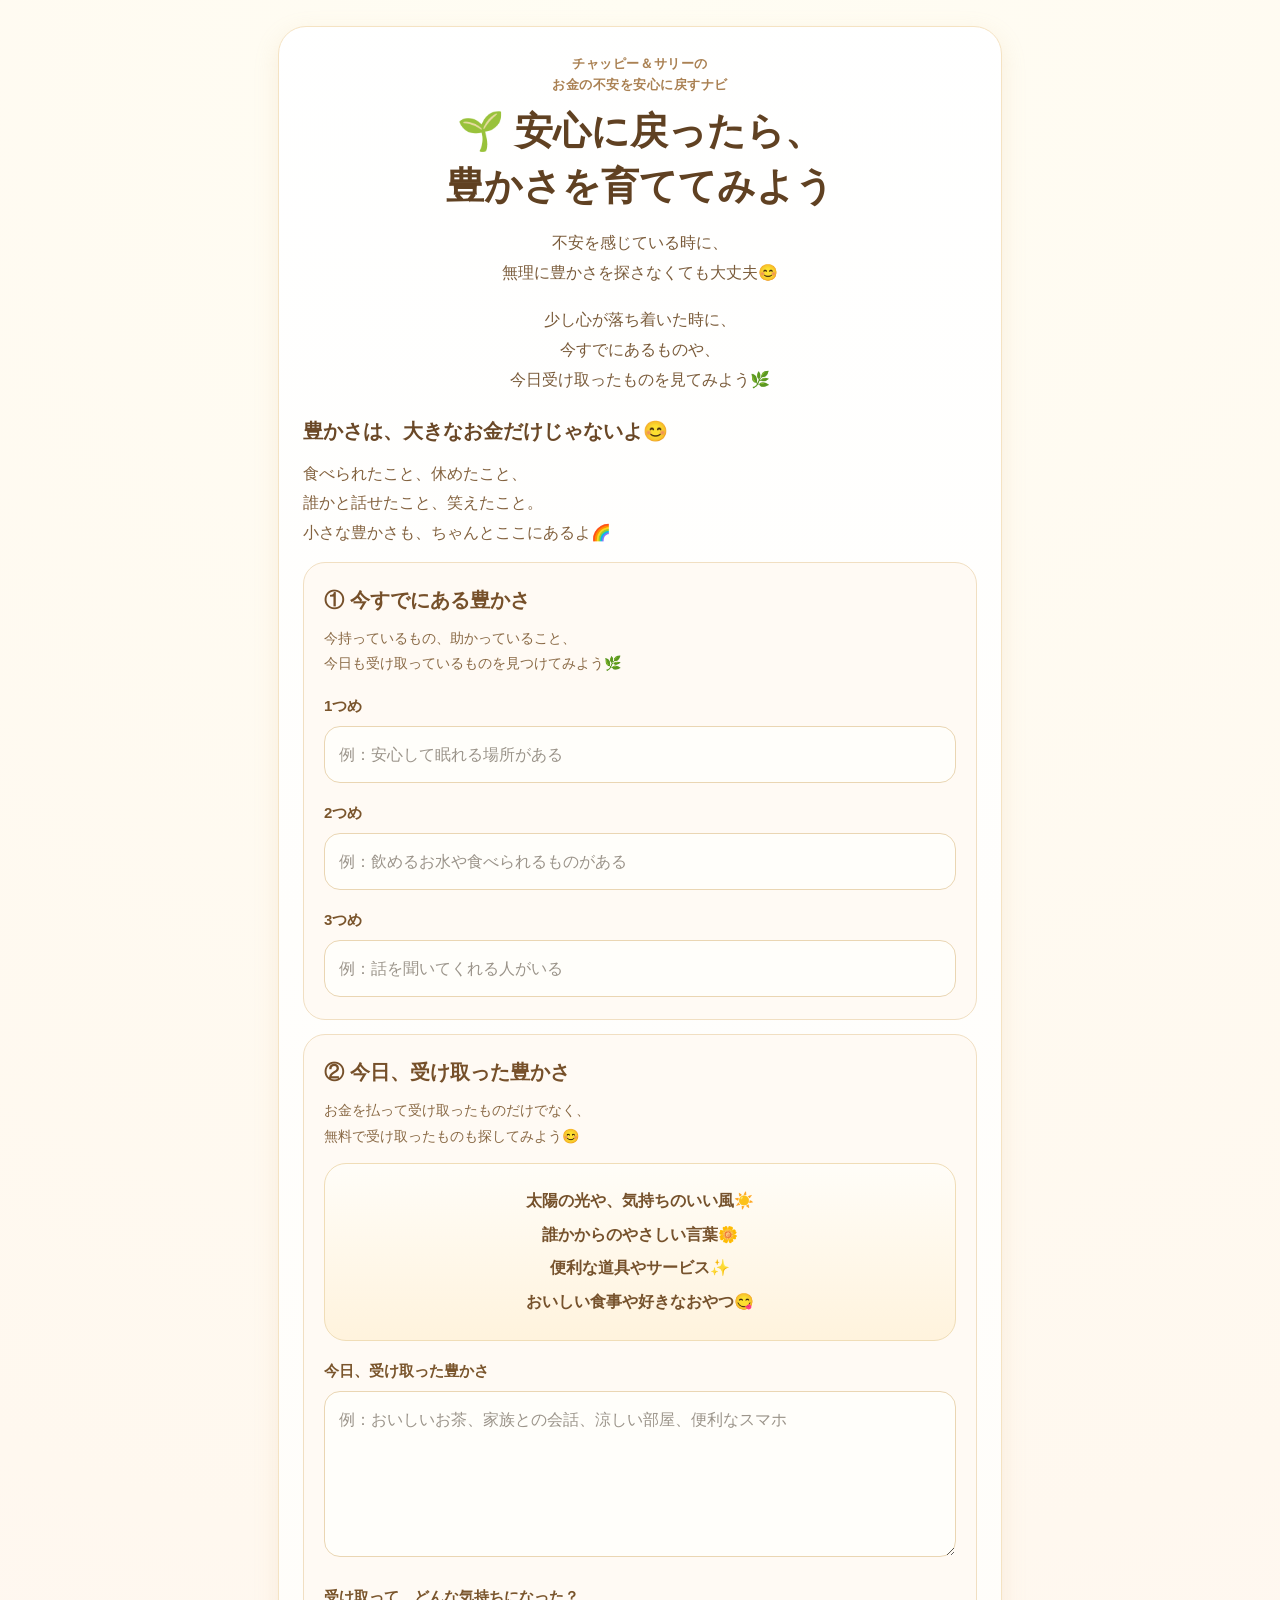
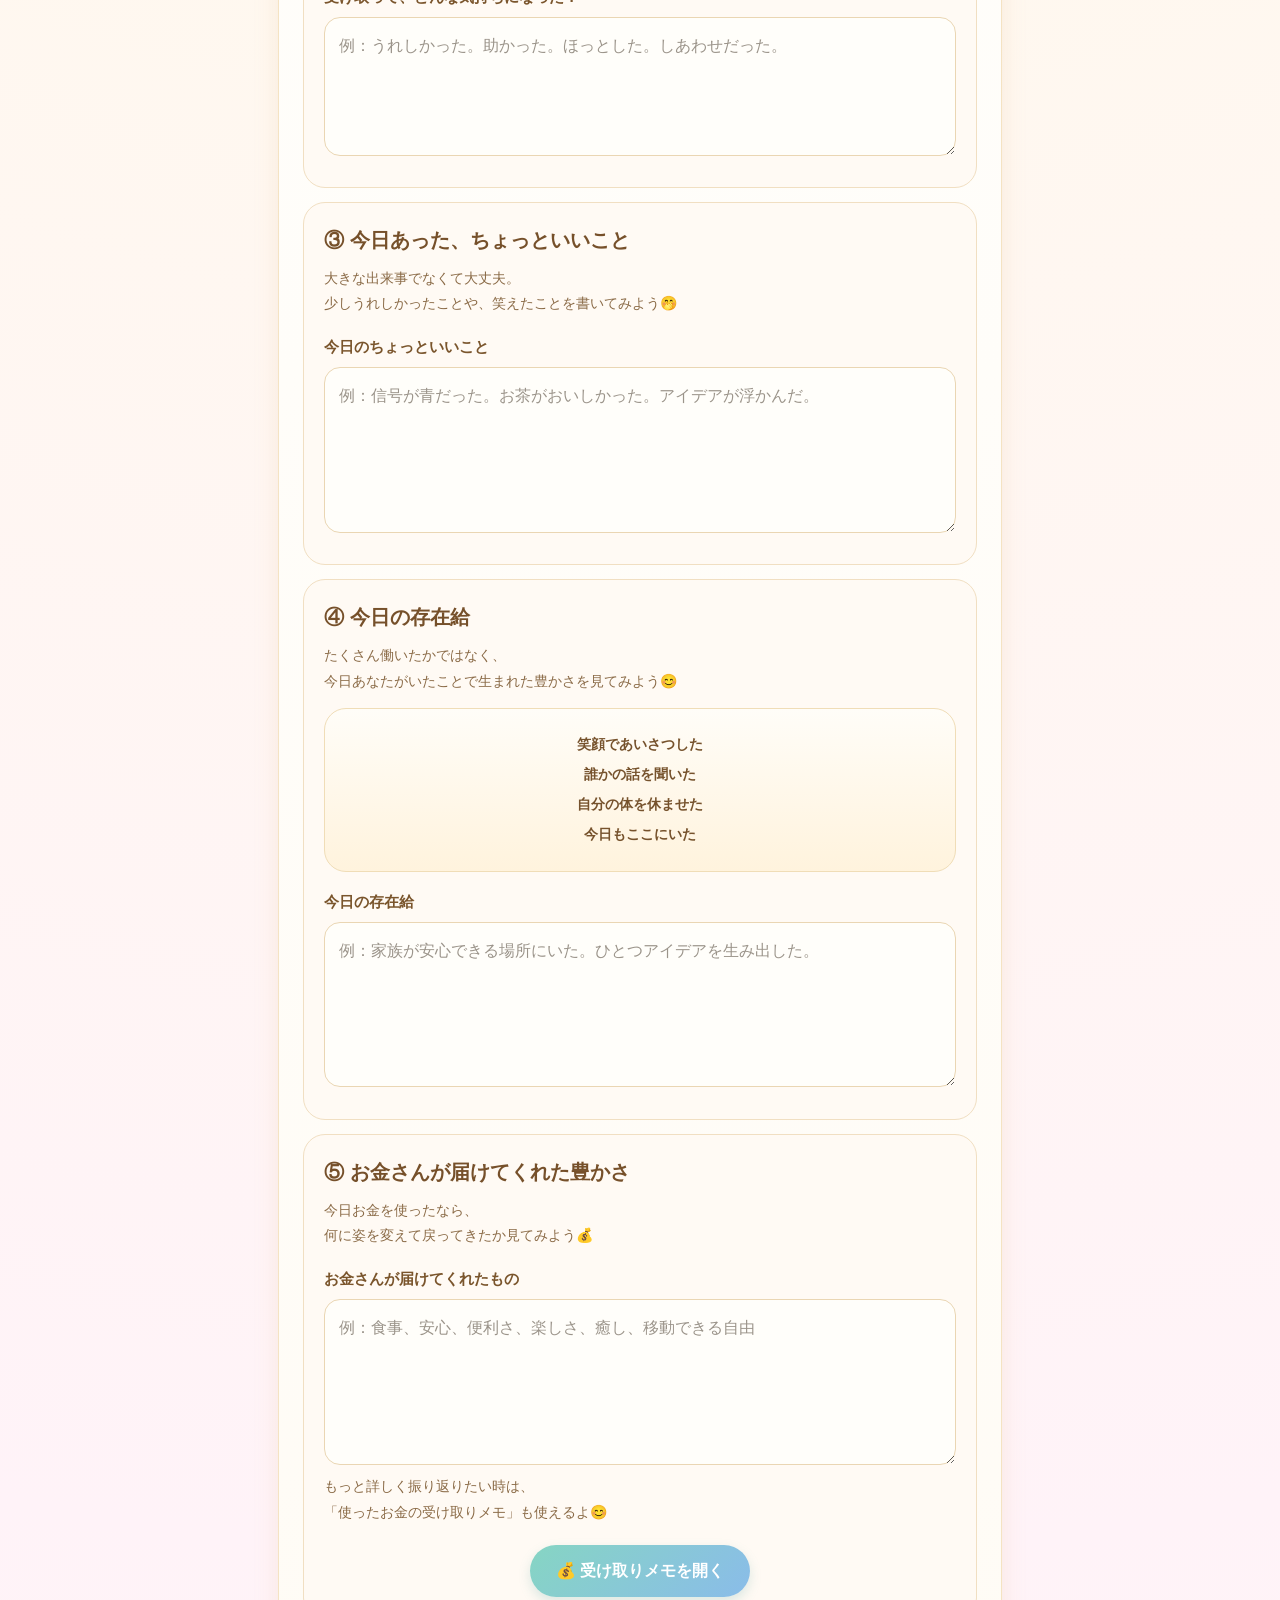
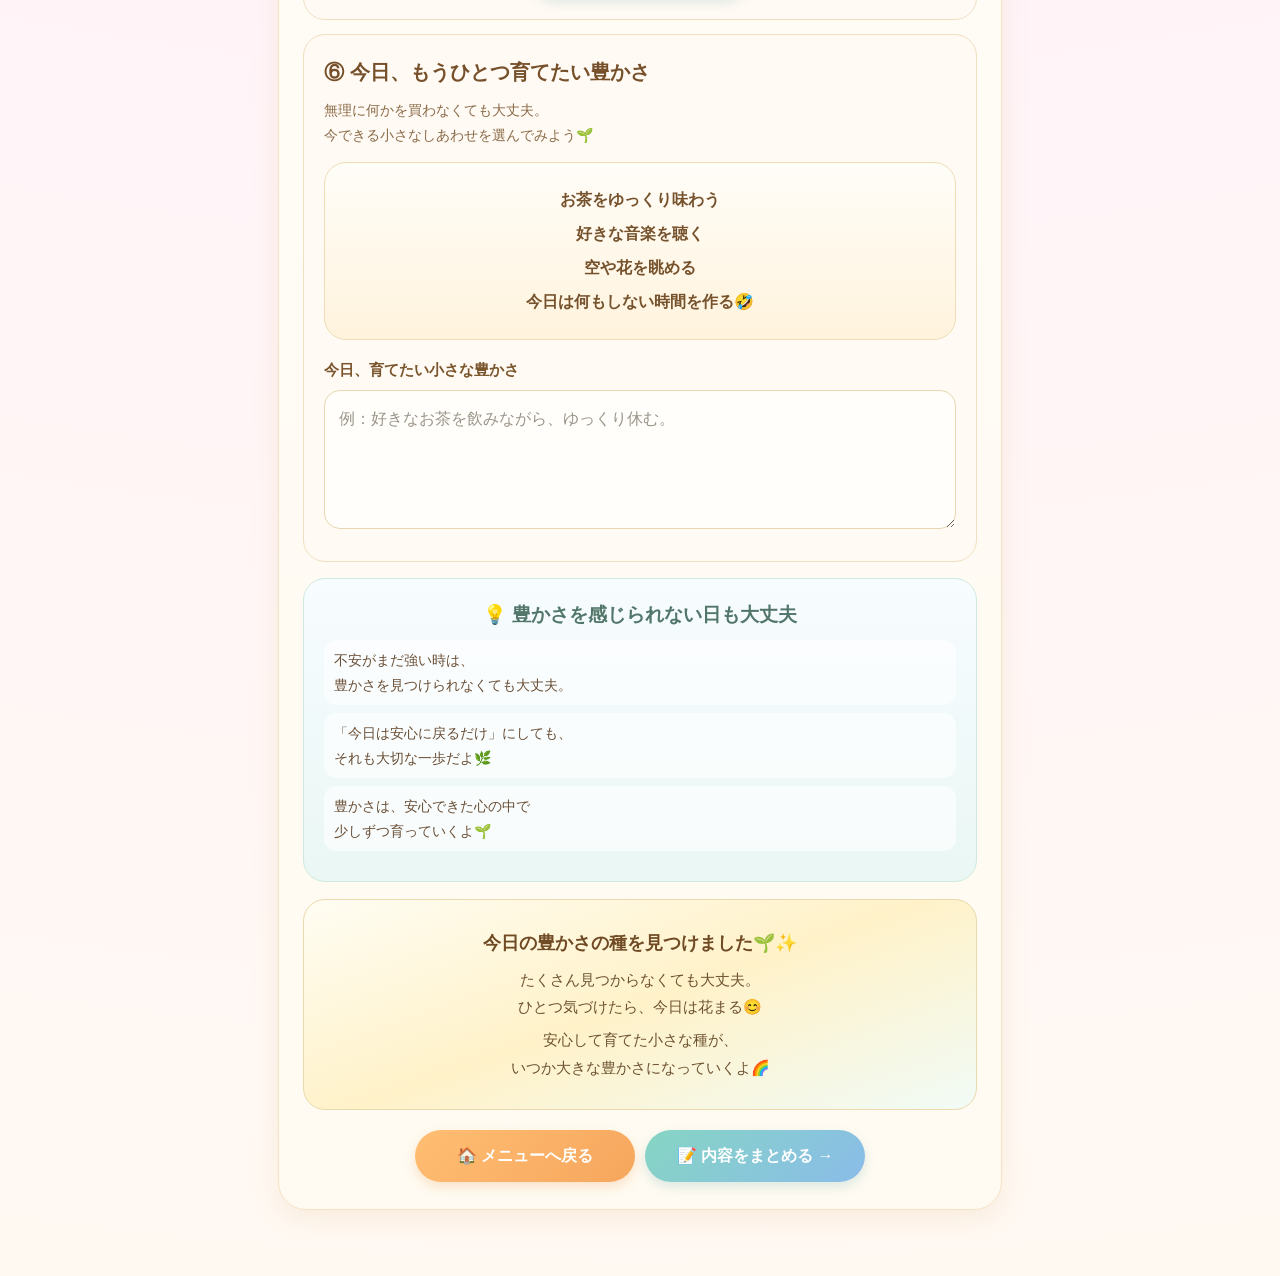
==== abundance.html @ b9aa3004 "Create abundance.html" ====
<!DOCTYPE html>
<html lang="ja">
<head>
  <meta charset="UTF-8">

  <meta
    name="viewport"
    content="width=device-width, initial-scale=1, viewport-fit=cover"
  >

  <title>
    豊かさを育ててみよう｜お金の不安を安心に戻すナビ
  </title>

  <meta
    name="description"
    content="お金の不安を整理して安心に戻ったあと、今あるもの、受け取っているもの、自分が生み出している豊かさに気づくページです。"
  >

  <link rel="stylesheet" href="style.css">
  <link rel="stylesheet" href="pages.css">

  <script src="storage.js" defer></script>
</head>

<body>

  <div class="app">

    <main class="content-card">

      <!-- ページタイトル -->
      <header class="page-header">

        <p class="page-label">
          チャッピー＆サリーの<br>
          お金の不安を安心に戻すナビ
        </p>

        <h1 class="page-title">
          🌱 安心に戻ったら、<br>
          豊かさを育ててみよう
        </h1>

        <p class="section-text">
          不安を感じている時に、<br>
          無理に豊かさを探さなくても大丈夫😊
        </p>

        <p class="section-text">
          少し心が落ち着いた時に、<br>
          今すでにあるものや、<br>
          今日受け取ったものを見てみよう🌿
        </p>

      </header>


      <!-- チャッピー＆サリーからのメッセージ -->
      <section class="message-box">

        <p class="main-message">
          豊かさは、大きなお金だけじゃないよ😊
        </p>

        <p class="sub-message">
          食べられたこと、休めたこと、<br>
          誰かと話せたこと、笑えたこと。<br>
          小さな豊かさも、ちゃんとここにあるよ🌈
        </p>

      </section>


      <!-- 今ある豊かさ -->
      <section class="work-block">

        <h2 class="work-title">
          ① 今すでにある豊かさ
        </h2>

        <p class="mini-text">
          今持っているもの、助かっていること、<br>
          今日も受け取っているものを見つけてみよう🌿
        </p>

        <label for="arutakasa1">
          1つめ
        </label>

        <input
          type="text"
          id="arutakasa1"
          placeholder="例：安心して眠れる場所がある"
        >


        <label for="arutakasa2">
          2つめ
        </label>

        <input
          type="text"
          id="arutakasa2"
          placeholder="例：飲めるお水や食べられるものがある"
        >


        <label for="arutakasa3">
          3つめ
        </label>

        <input
          type="text"
          id="arutakasa3"
          placeholder="例：話を聞いてくれる人がいる"
        >

      </section>


      <!-- 今日受け取ったもの -->
      <section class="work-block">

        <h2 class="work-title">
          ② 今日、受け取った豊かさ
        </h2>

        <p class="mini-text">
          お金を払って受け取ったものだけでなく、<br>
          無料で受け取ったものも探してみよう😊
        </p>

        <div class="example-box">

          <p>
            太陽の光や、気持ちのいい風☀️
          </p>

          <p>
            誰かからのやさしい言葉🌼
          </p>

          <p>
            便利な道具やサービス✨
          </p>

          <p>
            おいしい食事や好きなおやつ😋
          </p>

        </div>

        <label for="receivedAbundance">
          今日、受け取った豊かさ
        </label>

        <textarea
          id="receivedAbundance"
          rows="5"
          placeholder="例：おいしいお茶、家族との会話、涼しい部屋、便利なスマホ"
        ></textarea>


        <label for="receivedFeeling">
          受け取って、どんな気持ちになった？
        </label>

        <textarea
          id="receivedFeeling"
          rows="4"
          placeholder="例：うれしかった。助かった。ほっとした。しあわせだった。"
        ></textarea>

      </section>


      <!-- 今日のいいこと -->
      <section class="work-block">

        <h2 class="work-title">
          ③ 今日あった、ちょっといいこと
        </h2>

        <p class="mini-text">
          大きな出来事でなくて大丈夫。<br>
          少しうれしかったことや、笑えたことを書いてみよう🤭
        </p>

        <label for="goodThing">
          今日のちょっといいこと
        </label>

        <textarea
          id="goodThing"
          rows="5"
          placeholder="例：信号が青だった。お茶がおいしかった。アイデアが浮かんだ。"
        ></textarea>

      </section>


      <!-- 存在給 -->
      <section class="work-block">

        <h2 class="work-title">
          ④ 今日の存在給
        </h2>

        <p class="mini-text">
          たくさん働いたかではなく、<br>
          今日あなたがいたことで生まれた豊かさを見てみよう😊
        </p>

        <div class="example-box existence-example">

          <p>
            笑顔であいさつした
          </p>

          <p>
            誰かの話を聞いた
          </p>

          <p>
            自分の体を休ませた
          </p>

          <p>
            今日もここにいた
          </p>

        </div>

        <label for="sonzaikyu">
          今日の存在給
        </label>

        <textarea
          id="sonzaikyu"
          rows="5"
          placeholder="例：家族が安心できる場所にいた。ひとつアイデアを生み出した。"
        ></textarea>

      </section>


      <!-- 使ったお金で受け取ったもの -->
      <section class="work-block">

        <h2 class="work-title">
          ⑤ お金さんが届けてくれた豊かさ
        </h2>

        <p class="mini-text">
          今日お金を使ったなら、<br>
          何に姿を変えて戻ってきたか見てみよう💰
        </p>

        <label for="abundanceMoneyReceived">
          お金さんが届けてくれたもの
        </label>

        <textarea
          id="abundanceMoneyReceived"
          rows="5"
          placeholder="例：食事、安心、便利さ、楽しさ、癒し、移動できる自由"
        ></textarea>

        <p class="mini-text">
          もっと詳しく振り返りたい時は、<br>
          「使ったお金の受け取りメモ」も使えるよ😊
        </p>

        <div class="page-buttons">

          <a
            href="money.html"
            class="next-btn"
          >
            💰 受け取りメモを開く
          </a>

        </div>

      </section>


      <!-- 今日選びたい豊かさ -->
      <section class="work-block">

        <h2 class="work-title">
          ⑥ 今日、もうひとつ育てたい豊かさ
        </h2>

        <p class="mini-text">
          無理に何かを買わなくても大丈夫。<br>
          今できる小さなしあわせを選んでみよう🌱
        </p>

        <div class="example-box">

          <p>
            お茶をゆっくり味わう
          </p>

          <p>
            好きな音楽を聴く
          </p>

          <p>
            空や花を眺める
          </p>

          <p>
            今日は何もしない時間を作る🤣
          </p>

        </div>

        <label for="todayAbundanceChoice">
          今日、育てたい小さな豊かさ
        </label>

        <textarea
          id="todayAbundanceChoice"
          rows="4"
          placeholder="例：好きなお茶を飲みながら、ゆっくり休む。"
        ></textarea>

      </section>


      <!-- やさしいヒント -->
      <section class="hint-box">

        <h2 class="hint-title">
          💡 豊かさを感じられない日も大丈夫
        </h2>

        <p>
          不安がまだ強い時は、<br>
          豊かさを見つけられなくても大丈夫。
        </p>

        <p>
          「今日は安心に戻るだけ」にしても、<br>
          それも大切な一歩だよ🌿
        </p>

        <p>
          豊かさは、安心できた心の中で<br>
          少しずつ育っていくよ🌱
        </p>

      </section>


      <!-- 終わりのメッセージ -->
      <section class="complete-box">

        <p class="complete-main">
          今日の豊かさの種を見つけました🌱✨
        </p>

        <p>
          たくさん見つからなくても大丈夫。<br>
          ひとつ気づけたら、今日は花まる😊
        </p>

        <p>
          安心して育てた小さな種が、<br>
          いつか大きな豊かさになっていくよ🌈
        </p>

      </section>


      <!-- ページ移動ボタン -->
      <div class="page-buttons">

        <a
          href="index.html"
          class="back-home-btn"
        >
          🏠 メニューへ戻る
        </a>

        <a
          href="summary.html"
          class="next-btn"
        >
          📝 内容をまとめる →
        </a>

      </div>

    </main>

  </div>

</body>
</html>
---- style.css ----
*{
  box-sizing:border-box;
}

html{
  scroll-behavior:smooth;
}

body{
  margin:0;
  min-height:100vh;
  font-family:
    "Hiragino Kaku Gothic ProN",
    "Yu Gothic",
    "Meiryo",
    sans-serif;
  color:#6b4b2a;
  background:
    radial-gradient(
      circle at top,
      #fffdf3 0%,
      #fff8ef 35%,
      #fff3f8 70%,
      #fff9f2 100%
    );
  line-height:1.8;
}

img{
  display:block;
  max-width:100%;
}

button,
input,
textarea,
select{
  font:inherit;
}

button,
a{
  -webkit-tap-highlight-color:transparent;
}

button{
  cursor:pointer;
}

a{
  color:inherit;
  text-decoration:none;
}

h1,
h2,
h3,
p{
  overflow-wrap:anywhere;
}

.app{
  width:min(100%,760px);
  margin:0 auto;
  padding:20px 14px 40px;
}


/* ========================================
   共通カード
======================================== */

.hero-card,
.message-card,
.mission-card,
.menu-card,
.content-card,
.footer-card{
  margin-bottom:18px;
  padding:22px 18px;
  background:rgba(255,255,255,0.95);
  border:1px solid #f5e3c3;
  border-radius:28px;
  box-shadow:
    0 8px 24px rgba(214,180,120,0.18);
}


/* ========================================
   共通見出し
======================================== */

h2{
  margin:0 0 14px;
  color:#5f4022;
  font-size:clamp(23px,6vw,34px);
  line-height:1.45;
  text-align:center;
}

h3{
  margin:0 0 10px;
  color:#7a552c;
  font-size:20px;
  line-height:1.5;
}

.page-header{
  margin-bottom:18px;
  text-align:center;
}

.page-label{
  margin:0 0 8px;
  color:#aa8153;
  font-size:13px;
  font-weight:700;
  line-height:1.6;
  letter-spacing:0.04em;
}

.page-title{
  margin:0 0 14px;
  color:#604122;
  font-size:clamp(26px,7vw,38px);
  line-height:1.45;
}

.section-text{
  margin:0 0 16px;
  color:#7a5b3a;
  font-size:16px;
  line-height:1.9;
  text-align:center;
}

.mini-text{
  margin:0 0 12px;
  color:#8a6a46;
  font-size:14px;
  line-height:1.8;
}

.work-title{
  margin:0 0 10px;
  color:#76502a;
  font-size:20px;
  line-height:1.55;
  text-align:left;
}


/* ========================================
   入力欄
======================================== */

label{
  display:block;
  margin:16px 0 7px;
  color:#7a552c;
  font-size:15px;
  font-weight:700;
}

input[type="text"],
textarea,
select{
  width:100%;
  padding:14px;
  color:#6b4b2a;
  background:#fffefa;
  border:1.5px solid #ead6b3;
  border-radius:16px;
  outline:none;
  font-size:16px;
  line-height:1.7;
  transition:
    border-color 0.2s ease,
    box-shadow 0.2s ease,
    background 0.2s ease;
}

input[type="text"]:focus,
textarea:focus,
select:focus{
  background:#ffffff;
  border-color:#e8be65;
  box-shadow:
    0 0 0 4px rgba(232,190,101,0.18);
}

textarea{
  min-height:100px;
  resize:vertical;
}

select{
  padding-right:42px;
  appearance:none;
  -webkit-appearance:none;
  background-image:
    linear-gradient(
      45deg,
      transparent 50%,
      #b08246 50%
    ),
    linear-gradient(
      135deg,
      #b08246 50%,
      transparent 50%
    );
  background-position:
    calc(100% - 20px) calc(50% - 3px),
    calc(100% - 14px) calc(50% - 3px);
  background-size:6px 6px,6px 6px;
  background-repeat:no-repeat;
}

::placeholder{
  color:#9b948a;
  opacity:1;
}


/* ========================================
   共通ボタン
======================================== */

.main-btn,
.sub-btn,
.back-home-btn,
.next-btn,
.chat-btn{
  display:flex;
  align-items:center;
  justify-content:center;
  min-height:52px;
  padding:14px 18px;
  border:none;
  border-radius:999px;
  font-size:16px;
  font-weight:700;
  line-height:1.45;
  text-align:center;
  transition:
    transform 0.15s ease,
    opacity 0.15s ease,
    box-shadow 0.15s ease,
    filter 0.15s ease;
}

.main-btn{
  color:#6b4300;
  background:
    linear-gradient(
      180deg,
      #ffcf67 0%,
      #f7b93c 100%
    );
  box-shadow:
    0 6px 14px rgba(247,185,60,0.3);
}

.sub-btn{
  color:#8a6132;
  background:#fff4dc;
  border:1px solid #f0d49b;
  box-shadow:
    0 4px 10px rgba(232,201,137,0.16);
}

.back-home-btn{
  color:#ffffff;
  background:
    linear-gradient(
      135deg,
      #ffbe73,
      #f6a65d
    );
  box-shadow:
    0 5px 12px rgba(235,154,77,0.25);
}

.next-btn{
  color:#ffffff;
  background:
    linear-gradient(
      135deg,
      #86d5c3,
      #8abce9
    );
  box-shadow:
    0 5px 12px rgba(91,169,164,0.22);
}

.chat-btn{
  color:#ffffff;
  background:
    linear-gradient(
      135deg,
      #d99ae5,
      #a99be8
    );
  box-shadow:
    0 5px 13px rgba(161,126,205,0.25);
}

.main-btn:active,
.sub-btn:active,
.back-home-btn:active,
.next-btn:active,
.chat-btn:active{
  transform:scale(0.98);
  filter:brightness(0.99);
}


/* ========================================
   共通ボタン配置
======================================== */

.page-buttons{
  display:flex;
  flex-direction:column;
  gap:10px;
  margin-top:20px;
}

.action-buttons{
  display:flex;
  flex-direction:column;
  gap:10px;
  margin-top:14px;
}


/* ========================================
   メッセージ
======================================== */

.main-message{
  margin:0 0 10px;
  color:#6a4827;
  font-size:20px;
  font-weight:700;
  line-height:1.75;
}

.sub-message{
  margin:0;
  color:#83623f;
  font-size:16px;
  line-height:1.85;
}

.notice-message{
  min-height:28px;
  margin-top:12px;
  color:#8a6334;
  font-size:15px;
  font-weight:700;
  line-height:1.7;
  text-align:center;
}


/* ========================================
   非表示
======================================== */

.hidden{
  display:none !important;
}


/* ========================================
   タブレット・PC
======================================== */

@media (min-width:640px){

  .app{
    padding:26px 18px 48px;
  }

  .hero-card,
  .message-card,
  .mission-card,
  .menu-card,
  .content-card,
  .footer-card{
    padding:27px 24px;
  }

  .page-buttons{
    flex-direction:row;
    justify-content:center;
  }

  .page-buttons a,
  .page-buttons button{
    min-width:220px;
  }

  .action-buttons{
    flex-direction:row;
    flex-wrap:wrap;
  }

  .action-buttons .main-btn,
  .action-buttons .sub-btn,
  .action-buttons .chat-btn{
    flex:1 1 190px;
  }
}


/* ========================================
   スマホ
======================================== */

@media (max-width:480px){

  .app{
    padding:14px 10px 30px;
  }

  .hero-card,
  .message-card,
  .mission-card,
  .menu-card,
  .content-card,
  .footer-card{
    border-radius:24px;
  }

  .content-card{
    padding:20px 14px;
  }

  .page-title{
    font-size:25px;
  }

  h2{
    font-size:22px;
  }

  h3,
  .work-title{
    font-size:18px;
  }

  .main-message{
    font-size:19px;
  }

  .main-btn,
  .sub-btn,
  .back-home-btn,
  .next-btn,
  .chat-btn{
    width:100%;
  }

  input[type="text"],
  textarea,
  select{
    font-size:16px;
  }
}
---- pages.css ----
/* ========================================
   ワークブロック
======================================== */

.work-block{
  margin-top:14px;
  padding:18px 15px;
  background:#fffaf4;
  border:1px solid #f1dfc2;
  border-radius:22px;
}


/* ========================================
   視点変更・存在給の例
======================================== */

.example-box{
  margin:14px 0;
  padding:18px 14px;
  color:#76522c;
  background:
    linear-gradient(
      180deg,
      #fffdf8 0%,
      #fff3dd 100%
    );
  border:1px solid #f0ddb7;
  border-radius:22px;
  font-weight:700;
  text-align:center;
}

.example-box p{
  margin:5px 0;
}

.example-before{
  color:#8c6745;
}

.example-after{
  color:#5d815f;
  font-size:18px;
}

.arrow-text{
  color:#d39a35;
  font-size:24px;
}

.existence-example{
  margin-bottom:16px;
  font-size:14px;
  font-weight:600;
}


/* ========================================
   ヒント
======================================== */

.hint-box{
  margin-top:16px;
  padding:18px 15px;
  color:#694e36;
  background:
    linear-gradient(
      180deg,
      #f7fcff 0%,
      #eaf7f4 100%
    );
  border:1px solid #cfe9e0;
  border-radius:22px;
}

.hint-title{
  margin:0 0 12px;
  color:#52766a;
  font-size:19px;
  text-align:center;
}

.hint-box p{
  margin:8px 0;
  padding:8px 10px;
  background:rgba(255,255,255,0.65);
  border-radius:13px;
  font-size:14px;
  line-height:1.75;
}


/* ========================================
   お金の受け取りメモ
======================================== */

.money-message-box{
  margin-bottom:14px;
  padding:18px 15px;
  color:#755027;
  background:
    linear-gradient(
      180deg,
      #fffbe8 0%,
      #fff0bd 100%
    );
  border:1px solid #ecd58f;
  border-radius:22px;
  text-align:center;
}

.money-message-box .main-message{
  margin-bottom:8px;
}

.money-message-box .sub-message{
  color:#7d5a28;
}

.soft-note-box{
  margin-top:16px;
  padding:17px 15px;
  color:#76604b;
  background:
    linear-gradient(
      180deg,
      #fffdfb 0%,
      #f7f2ed 100%
    );
  border:1px solid #e5dad0;
  border-radius:22px;
  font-size:14px;
  line-height:1.85;
  text-align:center;
}

.soft-note-box p{
  margin:6px 0;
}


/* ========================================
   終わりのメッセージ
======================================== */

.complete-box{
  margin-top:17px;
  padding:18px 15px;
  color:#6d5230;
  background:
    linear-gradient(
      160deg,
      #fffdf3 0%,
      #fff2c9 50%,
      #f1fbf6 100%
    );
  border:1px solid #ead9ac;
  border-radius:22px;
  text-align:center;
}

.complete-box p{
  margin:5px 0;
  font-size:15px;
  line-height:1.85;
}

.complete-main{
  color:#6f4a24;
  font-size:18px !important;
  font-weight:700;
}


/* ========================================
   豊かさ度
======================================== */

input[type="range"]{
  width:100%;
  margin-top:10px;
  accent-color:#f3bf59;
}

.meter-text{
  margin:8px 0 0;
  color:#8a6334;
  font-size:18px;
  font-weight:700;
  text-align:center;
}


/* ========================================
   今日のまとめ
======================================== */

.summary-message{
  margin-top:16px;
  padding:17px 14px;
  background:
    linear-gradient(
      180deg,
      #fffdf8 0%,
      #fff1d5 100%
    );
  border:1px solid #f2dfb8;
  border-radius:20px;
}

.summary-message p{
  margin:0;
  color:#6f4a24;
  font-size:20px;
  font-weight:700;
  line-height:1.8;
  text-align:center;
}

.action-section{
  margin-top:17px;
  padding:18px 15px;
  background:#fffaf4;
  border:1px solid #f1dfc2;
  border-radius:22px;
}

.action-title{
  margin:0 0 12px;
  color:#76502a;
  font-size:20px;
}


/* ========================================
   ページごとの雰囲気
======================================== */

body:has(.existence-example) .content-card{
  background:
    linear-gradient(
      180deg,
      rgba(255,255,255,0.97) 0%,
      rgba(255,251,242,0.97) 100%
    );
}

body:has(.example-before) .content-card{
  background:
    linear-gradient(
      180deg,
      rgba(255,255,255,0.97) 0%,
      rgba(248,245,255,0.97) 100%
    );
}

body:has(.money-message-box) .content-card{
  background:
    linear-gradient(
      180deg,
      rgba(255,255,255,0.97) 0%,
      rgba(255,251,233,0.97) 100%
    );
}

body:has(#todayMeter) .content-card{
  background:
    linear-gradient(
      180deg,
      rgba(255,255,255,0.97) 0%,
      rgba(247,253,250,0.97) 100%
    );
}


/* ========================================
   タブレット・PC
======================================== */

@media (min-width:640px){

  .work-block,
  .hint-box,
  .complete-box,
  .action-section{
    padding:22px 20px;
  }

}


/* ========================================
   スマホ
======================================== */

@media (max-width:480px){

  .work-block,
  .hint-box,
  .complete-box,
  .action-section,
  .soft-note-box,
  .money-message-box{
    padding:16px 13px;
  }

  .example-box{
    padding:16px 12px;
  }

  .summary-message p{
    font-size:18px;
  }

}
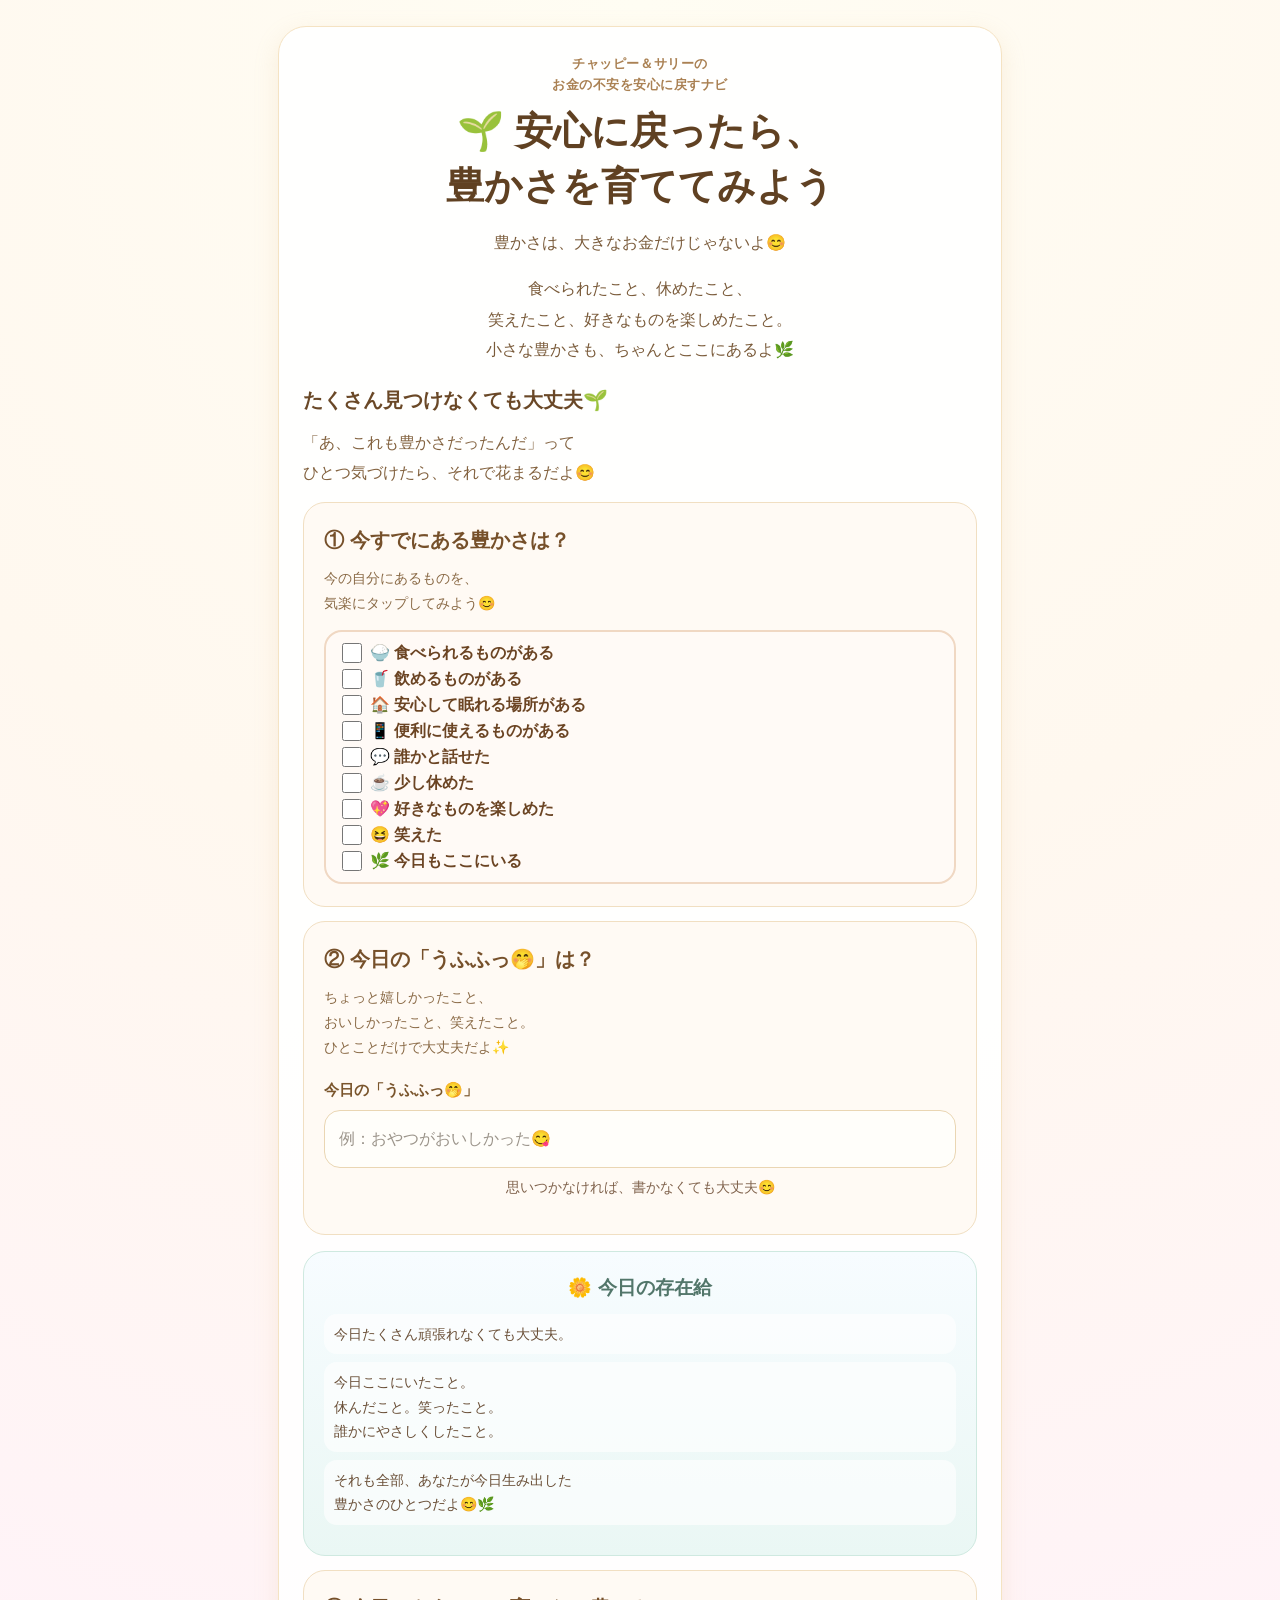
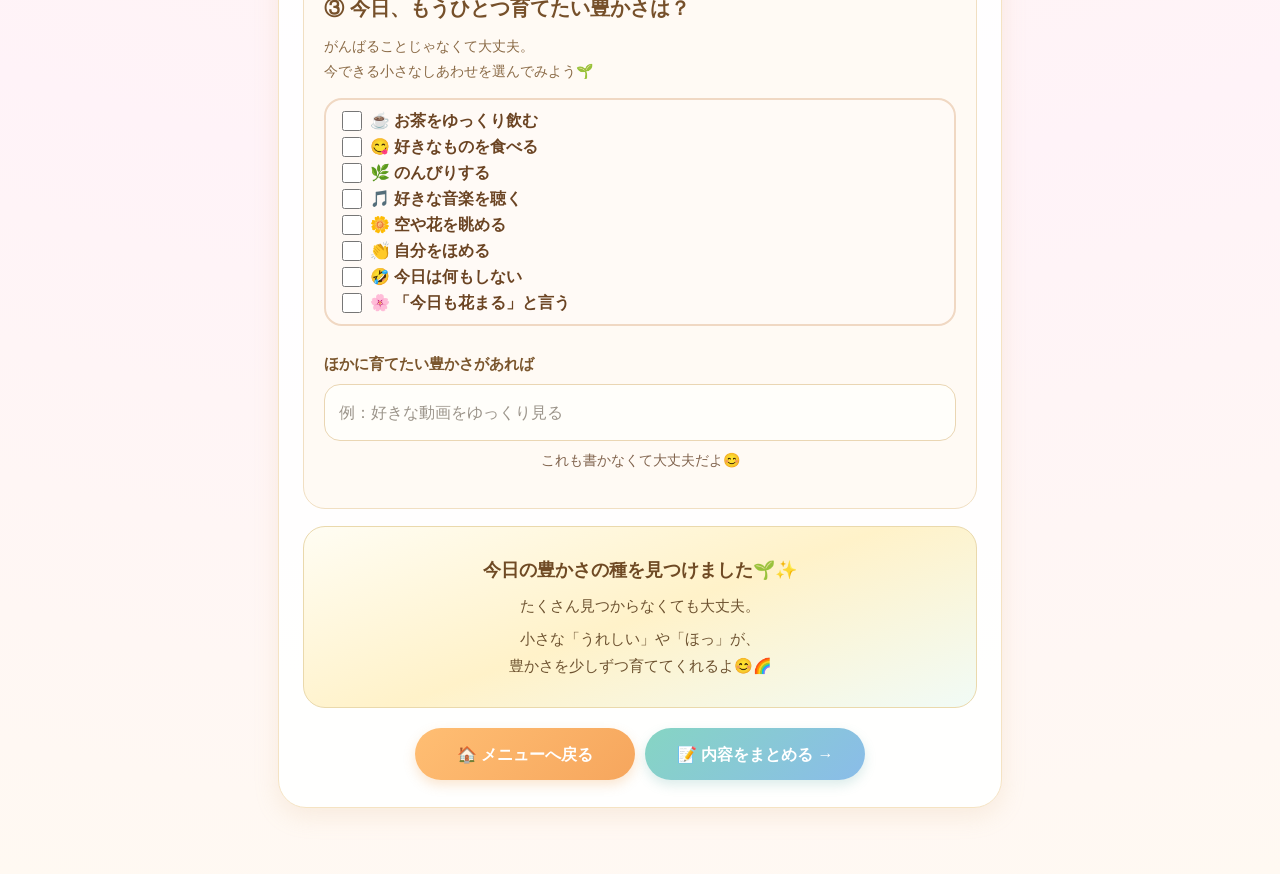
==== commit e920a382: "Update abundance.html" ====
--- a/abundance.html
+++ b/abundance.html
@@ -14,13 +14,64 @@
 
   <meta
     name="description"
-    content="お金の不安を整理して安心に戻ったあと、今あるもの、受け取っているもの、自分が生み出している豊かさに気づくページです。"
+    content="安心に戻ったあと、今すでにある豊かさや今日の小さなしあわせに気づき、やさしく豊かさを育てるページです。"
   >
 
   <link rel="stylesheet" href="style.css">
   <link rel="stylesheet" href="pages.css">
 
   <script src="storage.js" defer></script>
+
+  <style>
+    .check-list {
+      display: grid;
+      gap: 0;
+      margin-top: 14px;
+      padding: 8px 14px;
+      border: 2px solid #f0d8c3;
+      border-radius: 18px;
+      background: #fffaf6;
+    }
+
+    .check-item {
+      display: flex;
+      align-items: center;
+      gap: 8px;
+      width: 100%;
+      margin: 0 !important;
+      padding: 3px 2px !important;
+      min-height: 0 !important;
+      color: #6b4423;
+      font-size: 16px;
+      font-weight: 700;
+      line-height: 1.25;
+      cursor: pointer;
+    }
+
+    .check-item input {
+      width: 20px;
+      height: 20px;
+      margin: 0 !important;
+      flex-shrink: 0;
+      accent-color: #e79b65;
+    }
+
+    .check-item:has(input:checked) {
+      color: #c06e38;
+    }
+
+    .optional-area {
+      margin-top: 24px;
+    }
+
+    .optional-note {
+      margin-top: 8px;
+      text-align: center;
+      font-size: 14px;
+      line-height: 1.6;
+      color: #80634d;
+    }
+  </style>
 </head>
 
 <body>
@@ -43,315 +94,306 @@
         </h1>
 
         <p class="section-text">
-          不安を感じている時に、<br>
-          無理に豊かさを探さなくても大丈夫😊
+          豊かさは、大きなお金だけじゃないよ😊
         </p>
 
         <p class="section-text">
-          少し心が落ち着いた時に、<br>
-          今すでにあるものや、<br>
-          今日受け取ったものを見てみよう🌿
+          食べられたこと、休めたこと、<br>
+          笑えたこと、好きなものを楽しめたこと。<br>
+          小さな豊かさも、ちゃんとここにあるよ🌿
         </p>
 
       </header>
 
 
-      <!-- チャッピー＆サリーからのメッセージ -->
+      <!-- メッセージ -->
       <section class="message-box">
 
         <p class="main-message">
-          豊かさは、大きなお金だけじゃないよ😊
+          たくさん見つけなくても大丈夫🌱
         </p>
 
         <p class="sub-message">
-          食べられたこと、休めたこと、<br>
-          誰かと話せたこと、笑えたこと。<br>
-          小さな豊かさも、ちゃんとここにあるよ🌈
+          「あ、これも豊かさだったんだ」って<br>
+          ひとつ気づけたら、それで花まるだよ😊
         </p>
 
       </section>
 
 
-      <!-- 今ある豊かさ -->
+      <!-- ① 今ある豊かさ -->
       <section class="work-block">
 
         <h2 class="work-title">
-          ① 今すでにある豊かさ
+          ① 今すでにある豊かさは？
         </h2>
 
         <p class="mini-text">
-          今持っているもの、助かっていること、<br>
-          今日も受け取っているものを見つけてみよう🌿
-        </p>
-
-        <label for="arutakasa1">
-          1つめ
+          今の自分にあるものを、<br>
+          気楽にタップしてみよう😊
+        </p>
+
+        <div class="check-list">
+
+          <label class="check-item">
+            <input
+              type="checkbox"
+              name="abundanceNow"
+              value="食べられるものがある"
+            >
+            <span>🍚 食べられるものがある</span>
+          </label>
+
+          <label class="check-item">
+            <input
+              type="checkbox"
+              name="abundanceNow"
+              value="飲めるものがある"
+            >
+            <span>🥤 飲めるものがある</span>
+          </label>
+
+          <label class="check-item">
+            <input
+              type="checkbox"
+              name="abundanceNow"
+              value="安心して眠れる場所がある"
+            >
+            <span>🏠 安心して眠れる場所がある</span>
+          </label>
+
+          <label class="check-item">
+            <input
+              type="checkbox"
+              name="abundanceNow"
+              value="便利に使えるものがある"
+            >
+            <span>📱 便利に使えるものがある</span>
+          </label>
+
+          <label class="check-item">
+            <input
+              type="checkbox"
+              name="abundanceNow"
+              value="誰かと話せた"
+            >
+            <span>💬 誰かと話せた</span>
+          </label>
+
+          <label class="check-item">
+            <input
+              type="checkbox"
+              name="abundanceNow"
+              value="少し休めた"
+            >
+            <span>☕ 少し休めた</span>
+          </label>
+
+          <label class="check-item">
+            <input
+              type="checkbox"
+              name="abundanceNow"
+              value="好きなものを楽しめた"
+            >
+            <span>💖 好きなものを楽しめた</span>
+          </label>
+
+          <label class="check-item">
+            <input
+              type="checkbox"
+              name="abundanceNow"
+              value="笑えた"
+            >
+            <span>😆 笑えた</span>
+          </label>
+
+          <label class="check-item">
+            <input
+              type="checkbox"
+              name="abundanceNow"
+              value="今日もここにいる"
+            >
+            <span>🌿 今日もここにいる</span>
+          </label>
+
+        </div>
+
+        <input
+          type="hidden"
+          id="abundanceNowChecks"
+          value=""
+        >
+
+      </section>
+
+
+      <!-- ② 今日のうふふっ -->
+      <section class="work-block">
+
+        <h2 class="work-title">
+          ② 今日の「うふふっ🤭」は？
+        </h2>
+
+        <p class="mini-text">
+          ちょっと嬉しかったこと、<br>
+          おいしかったこと、笑えたこと。<br>
+          ひとことだけで大丈夫だよ✨
+        </p>
+
+        <label for="todayUfufu">
+          今日の「うふふっ🤭」
         </label>
 
         <input
           type="text"
-          id="arutakasa1"
-          placeholder="例：安心して眠れる場所がある"
+          id="todayUfufu"
+          placeholder="例：おやつがおいしかった😋"
         >
 
-
-        <label for="arutakasa2">
-          2つめ
-        </label>
+        <p class="optional-note">
+          思いつかなければ、書かなくても大丈夫😊
+        </p>
+
+      </section>
+
+
+      <!-- 存在給メッセージ -->
+      <section class="hint-box">
+
+        <h2 class="hint-title">
+          🌼 今日の存在給
+        </h2>
+
+        <p>
+          今日たくさん頑張れなくても大丈夫。
+        </p>
+
+        <p>
+          今日ここにいたこと。<br>
+          休んだこと。笑ったこと。<br>
+          誰かにやさしくしたこと。
+        </p>
+
+        <p>
+          それも全部、あなたが今日生み出した<br>
+          豊かさのひとつだよ😊🌿
+        </p>
+
+      </section>
+
+
+      <!-- ③ 育てたい豊かさ -->
+      <section class="work-block">
+
+        <h2 class="work-title">
+          ③ 今日、もうひとつ育てたい豊かさは？
+        </h2>
+
+        <p class="mini-text">
+          がんばることじゃなくて大丈夫。<br>
+          今できる小さなしあわせを選んでみよう🌱
+        </p>
+
+        <div class="check-list">
+
+          <label class="check-item">
+            <input
+              type="checkbox"
+              name="abundanceNext"
+              value="お茶をゆっくり飲む"
+            >
+            <span>☕ お茶をゆっくり飲む</span>
+          </label>
+
+          <label class="check-item">
+            <input
+              type="checkbox"
+              name="abundanceNext"
+              value="好きなものを食べる"
+            >
+            <span>😋 好きなものを食べる</span>
+          </label>
+
+          <label class="check-item">
+            <input
+              type="checkbox"
+              name="abundanceNext"
+              value="のんびりする"
+            >
+            <span>🌿 のんびりする</span>
+          </label>
+
+          <label class="check-item">
+            <input
+              type="checkbox"
+              name="abundanceNext"
+              value="好きな音楽を聴く"
+            >
+            <span>🎵 好きな音楽を聴く</span>
+          </label>
+
+          <label class="check-item">
+            <input
+              type="checkbox"
+              name="abundanceNext"
+              value="空や花を眺める"
+            >
+            <span>🌼 空や花を眺める</span>
+          </label>
+
+          <label class="check-item">
+            <input
+              type="checkbox"
+              name="abundanceNext"
+              value="自分をほめる"
+            >
+            <span>👏 自分をほめる</span>
+          </label>
+
+          <label class="check-item">
+            <input
+              type="checkbox"
+              name="abundanceNext"
+              value="今日は何もしない"
+            >
+            <span>🤣 今日は何もしない</span>
+          </label>
+
+          <label class="check-item">
+            <input
+              type="checkbox"
+              name="abundanceNext"
+              value="今日も花まると言う"
+            >
+            <span>🌸 「今日も花まる」と言う</span>
+          </label>
+
+        </div>
 
         <input
-          type="text"
-          id="arutakasa2"
-          placeholder="例：飲めるお水や食べられるものがある"
+          type="hidden"
+          id="abundanceNextChecks"
+          value=""
         >
 
 
-        <label for="arutakasa3">
-          3つめ
-        </label>
-
-        <input
-          type="text"
-          id="arutakasa3"
-          placeholder="例：話を聞いてくれる人がいる"
-        >
-
-      </section>
-
-
-      <!-- 今日受け取ったもの -->
-      <section class="work-block">
-
-        <h2 class="work-title">
-          ② 今日、受け取った豊かさ
-        </h2>
-
-        <p class="mini-text">
-          お金を払って受け取ったものだけでなく、<br>
-          無料で受け取ったものも探してみよう😊
-        </p>
-
-        <div class="example-box">
-
-          <p>
-            太陽の光や、気持ちのいい風☀️
+        <div class="optional-area">
+
+          <label for="abundanceOther">
+            ほかに育てたい豊かさがあれば
+          </label>
+
+          <input
+            type="text"
+            id="abundanceOther"
+            placeholder="例：好きな動画をゆっくり見る"
+          >
+
+          <p class="optional-note">
+            これも書かなくて大丈夫だよ😊
           </p>
 
-          <p>
-            誰かからのやさしい言葉🌼
-          </p>
-
-          <p>
-            便利な道具やサービス✨
-          </p>
-
-          <p>
-            おいしい食事や好きなおやつ😋
-          </p>
-
         </div>
-
-        <label for="receivedAbundance">
-          今日、受け取った豊かさ
-        </label>
-
-        <textarea
-          id="receivedAbundance"
-          rows="5"
-          placeholder="例：おいしいお茶、家族との会話、涼しい部屋、便利なスマホ"
-        ></textarea>
-
-
-        <label for="receivedFeeling">
-          受け取って、どんな気持ちになった？
-        </label>
-
-        <textarea
-          id="receivedFeeling"
-          rows="4"
-          placeholder="例：うれしかった。助かった。ほっとした。しあわせだった。"
-        ></textarea>
-
-      </section>
-
-
-      <!-- 今日のいいこと -->
-      <section class="work-block">
-
-        <h2 class="work-title">
-          ③ 今日あった、ちょっといいこと
-        </h2>
-
-        <p class="mini-text">
-          大きな出来事でなくて大丈夫。<br>
-          少しうれしかったことや、笑えたことを書いてみよう🤭
-        </p>
-
-        <label for="goodThing">
-          今日のちょっといいこと
-        </label>
-
-        <textarea
-          id="goodThing"
-          rows="5"
-          placeholder="例：信号が青だった。お茶がおいしかった。アイデアが浮かんだ。"
-        ></textarea>
-
-      </section>
-
-
-      <!-- 存在給 -->
-      <section class="work-block">
-
-        <h2 class="work-title">
-          ④ 今日の存在給
-        </h2>
-
-        <p class="mini-text">
-          たくさん働いたかではなく、<br>
-          今日あなたがいたことで生まれた豊かさを見てみよう😊
-        </p>
-
-        <div class="example-box existence-example">
-
-          <p>
-            笑顔であいさつした
-          </p>
-
-          <p>
-            誰かの話を聞いた
-          </p>
-
-          <p>
-            自分の体を休ませた
-          </p>
-
-          <p>
-            今日もここにいた
-          </p>
-
-        </div>
-
-        <label for="sonzaikyu">
-          今日の存在給
-        </label>
-
-        <textarea
-          id="sonzaikyu"
-          rows="5"
-          placeholder="例：家族が安心できる場所にいた。ひとつアイデアを生み出した。"
-        ></textarea>
-
-      </section>
-
-
-      <!-- 使ったお金で受け取ったもの -->
-      <section class="work-block">
-
-        <h2 class="work-title">
-          ⑤ お金さんが届けてくれた豊かさ
-        </h2>
-
-        <p class="mini-text">
-          今日お金を使ったなら、<br>
-          何に姿を変えて戻ってきたか見てみよう💰
-        </p>
-
-        <label for="abundanceMoneyReceived">
-          お金さんが届けてくれたもの
-        </label>
-
-        <textarea
-          id="abundanceMoneyReceived"
-          rows="5"
-          placeholder="例：食事、安心、便利さ、楽しさ、癒し、移動できる自由"
-        ></textarea>
-
-        <p class="mini-text">
-          もっと詳しく振り返りたい時は、<br>
-          「使ったお金の受け取りメモ」も使えるよ😊
-        </p>
-
-        <div class="page-buttons">
-
-          <a
-            href="money.html"
-            class="next-btn"
-          >
-            💰 受け取りメモを開く
-          </a>
-
-        </div>
-
-      </section>
-
-
-      <!-- 今日選びたい豊かさ -->
-      <section class="work-block">
-
-        <h2 class="work-title">
-          ⑥ 今日、もうひとつ育てたい豊かさ
-        </h2>
-
-        <p class="mini-text">
-          無理に何かを買わなくても大丈夫。<br>
-          今できる小さなしあわせを選んでみよう🌱
-        </p>
-
-        <div class="example-box">
-
-          <p>
-            お茶をゆっくり味わう
-          </p>
-
-          <p>
-            好きな音楽を聴く
-          </p>
-
-          <p>
-            空や花を眺める
-          </p>
-
-          <p>
-            今日は何もしない時間を作る🤣
-          </p>
-
-        </div>
-
-        <label for="todayAbundanceChoice">
-          今日、育てたい小さな豊かさ
-        </label>
-
-        <textarea
-          id="todayAbundanceChoice"
-          rows="4"
-          placeholder="例：好きなお茶を飲みながら、ゆっくり休む。"
-        ></textarea>
-
-      </section>
-
-
-      <!-- やさしいヒント -->
-      <section class="hint-box">
-
-        <h2 class="hint-title">
-          💡 豊かさを感じられない日も大丈夫
-        </h2>
-
-        <p>
-          不安がまだ強い時は、<br>
-          豊かさを見つけられなくても大丈夫。
-        </p>
-
-        <p>
-          「今日は安心に戻るだけ」にしても、<br>
-          それも大切な一歩だよ🌿
-        </p>
-
-        <p>
-          豊かさは、安心できた心の中で<br>
-          少しずつ育っていくよ🌱
-        </p>
 
       </section>
 
@@ -364,19 +406,18 @@
         </p>
 
         <p>
-          たくさん見つからなくても大丈夫。<br>
-          ひとつ気づけたら、今日は花まる😊
+          たくさん見つからなくても大丈夫。
         </p>
 
         <p>
-          安心して育てた小さな種が、<br>
-          いつか大きな豊かさになっていくよ🌈
+          小さな「うれしい」や「ほっ」が、<br>
+          豊かさを少しずつ育ててくれるよ😊🌈
         </p>
 
       </section>
 
 
-      <!-- ページ移動ボタン -->
+      <!-- ページ移動 -->
       <div class="page-buttons">
 
         <a
@@ -399,5 +440,125 @@
 
   </div>
 
+
+  <!-- チェック内容を保存用の欄へまとめる -->
+  <script>
+    "use strict";
+
+    document.addEventListener(
+      "DOMContentLoaded",
+      () => {
+
+        setupCheckGroup(
+          "abundanceNow",
+          "abundanceNowChecks"
+        );
+
+        setupCheckGroup(
+          "abundanceNext",
+          "abundanceNextChecks"
+        );
+
+      }
+    );
+
+
+    function setupCheckGroup(
+      checkboxName,
+      hiddenFieldId
+    ) {
+
+      const checkboxes =
+        document.querySelectorAll(
+          `input[name="${checkboxName}"]`
+        );
+
+      const savedField =
+        document.getElementById(
+          hiddenFieldId
+        );
+
+
+      if (!savedField) {
+        return;
+      }
+
+
+      function restoreChecks() {
+
+        const savedValues =
+          savedField.value
+            .split("、")
+            .map(
+              value => value.trim()
+            )
+            .filter(Boolean);
+
+
+        checkboxes.forEach(
+          checkbox => {
+
+            checkbox.checked =
+              savedValues.includes(
+                checkbox.value
+              );
+
+          }
+        );
+      }
+
+
+      function updateSavedField() {
+
+        const selectedValues =
+          Array.from(checkboxes)
+            .filter(
+              checkbox =>
+                checkbox.checked
+            )
+            .map(
+              checkbox =>
+                checkbox.value
+            );
+
+
+        savedField.value =
+          selectedValues.join("、");
+
+
+        savedField.dispatchEvent(
+          new Event(
+            "input",
+            {
+              bubbles: true
+            }
+          )
+        );
+
+
+        if (
+          typeof window.saveData === "function"
+        ) {
+          window.saveData(false);
+        }
+      }
+
+
+      checkboxes.forEach(
+        checkbox => {
+
+          checkbox.addEventListener(
+            "change",
+            updateSavedField
+          );
+
+        }
+      );
+
+
+      restoreChecks();
+    }
+  </script>
+
 </body>
 </html>
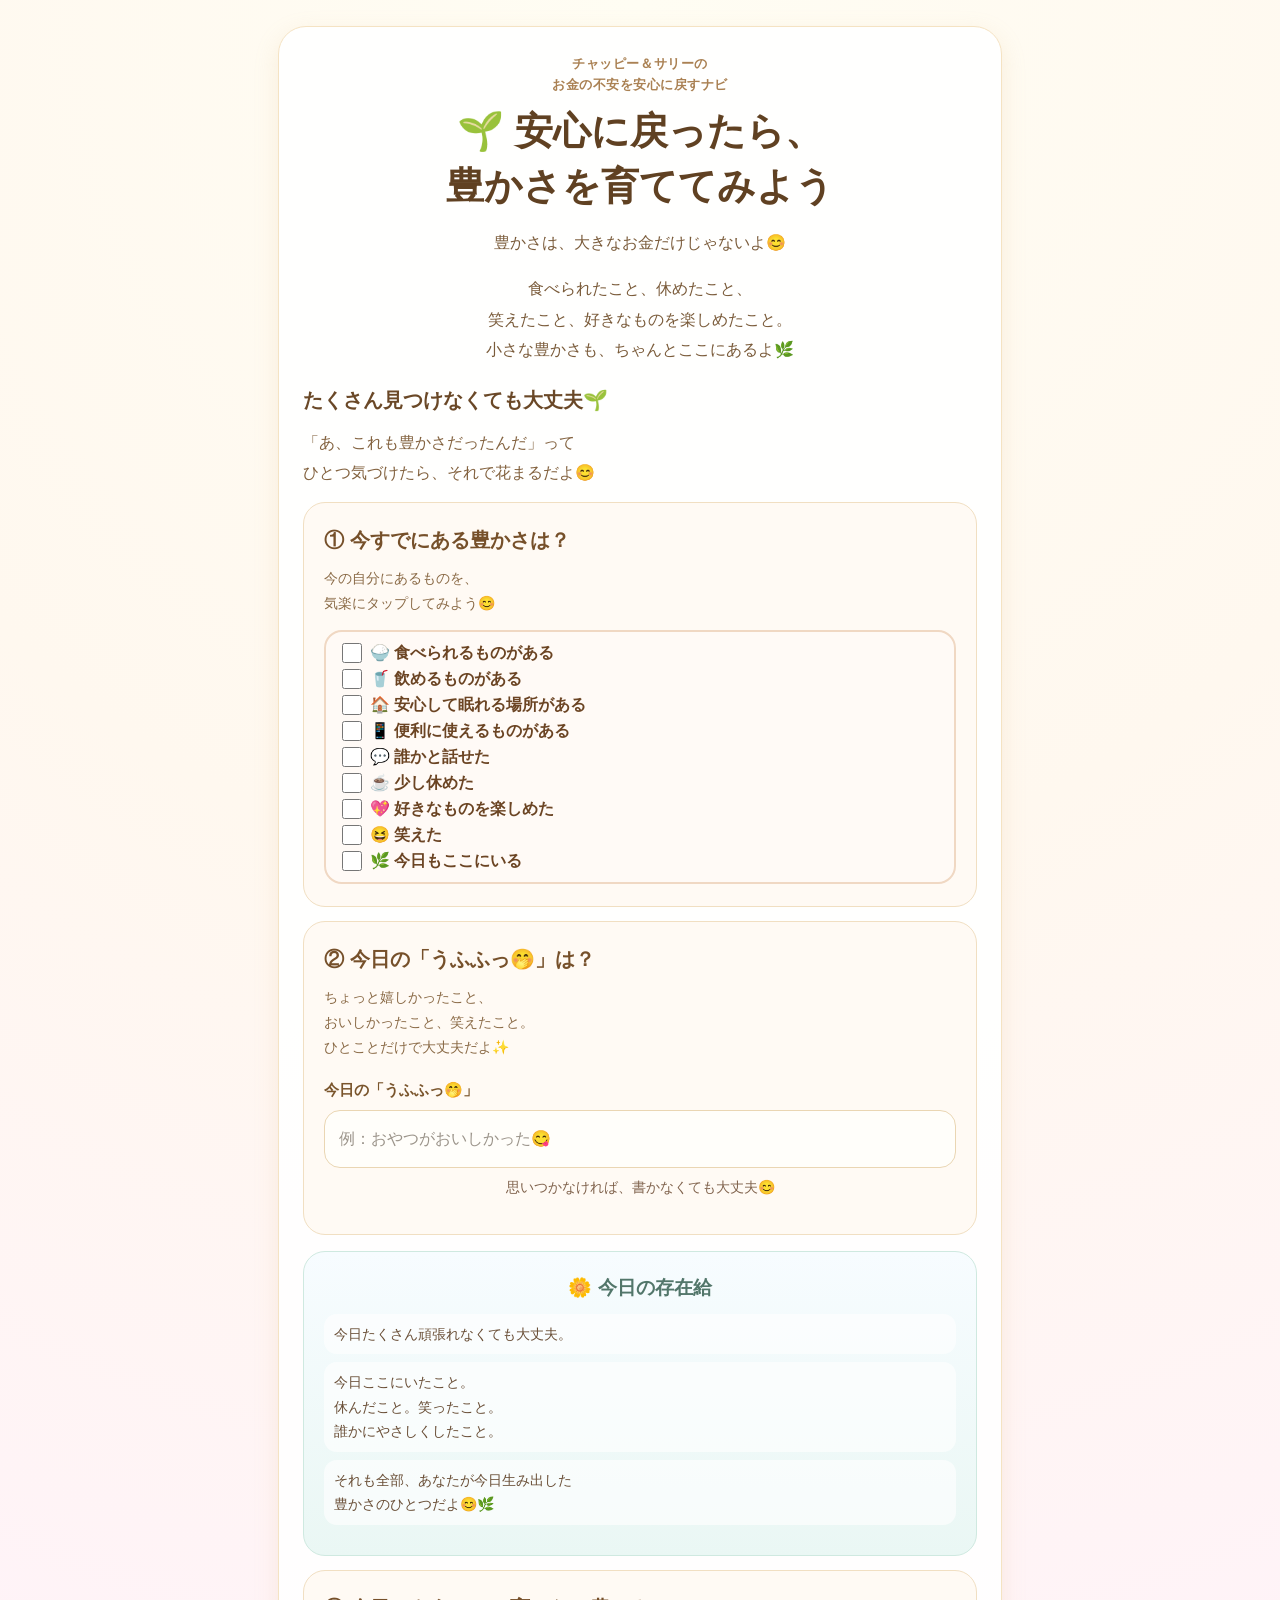
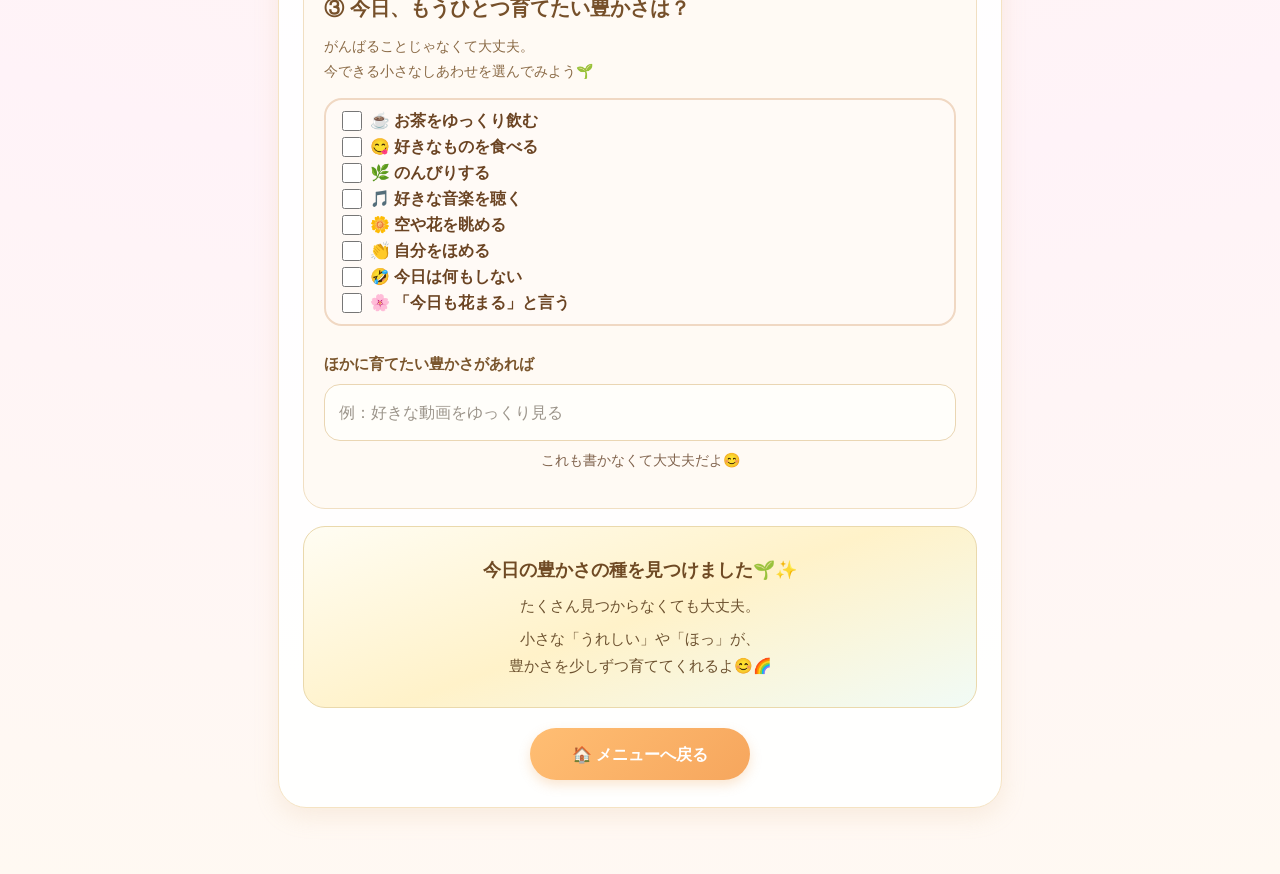
==== commit 32df168f: "Update abundance.html" ====
--- a/abundance.html
+++ b/abundance.html
@@ -427,13 +427,6 @@
           🏠 メニューへ戻る
         </a>
 
-        <a
-          href="summary.html"
-          class="next-btn"
-        >
-          📝 内容をまとめる →
-        </a>
-
       </div>
 
     </main>
